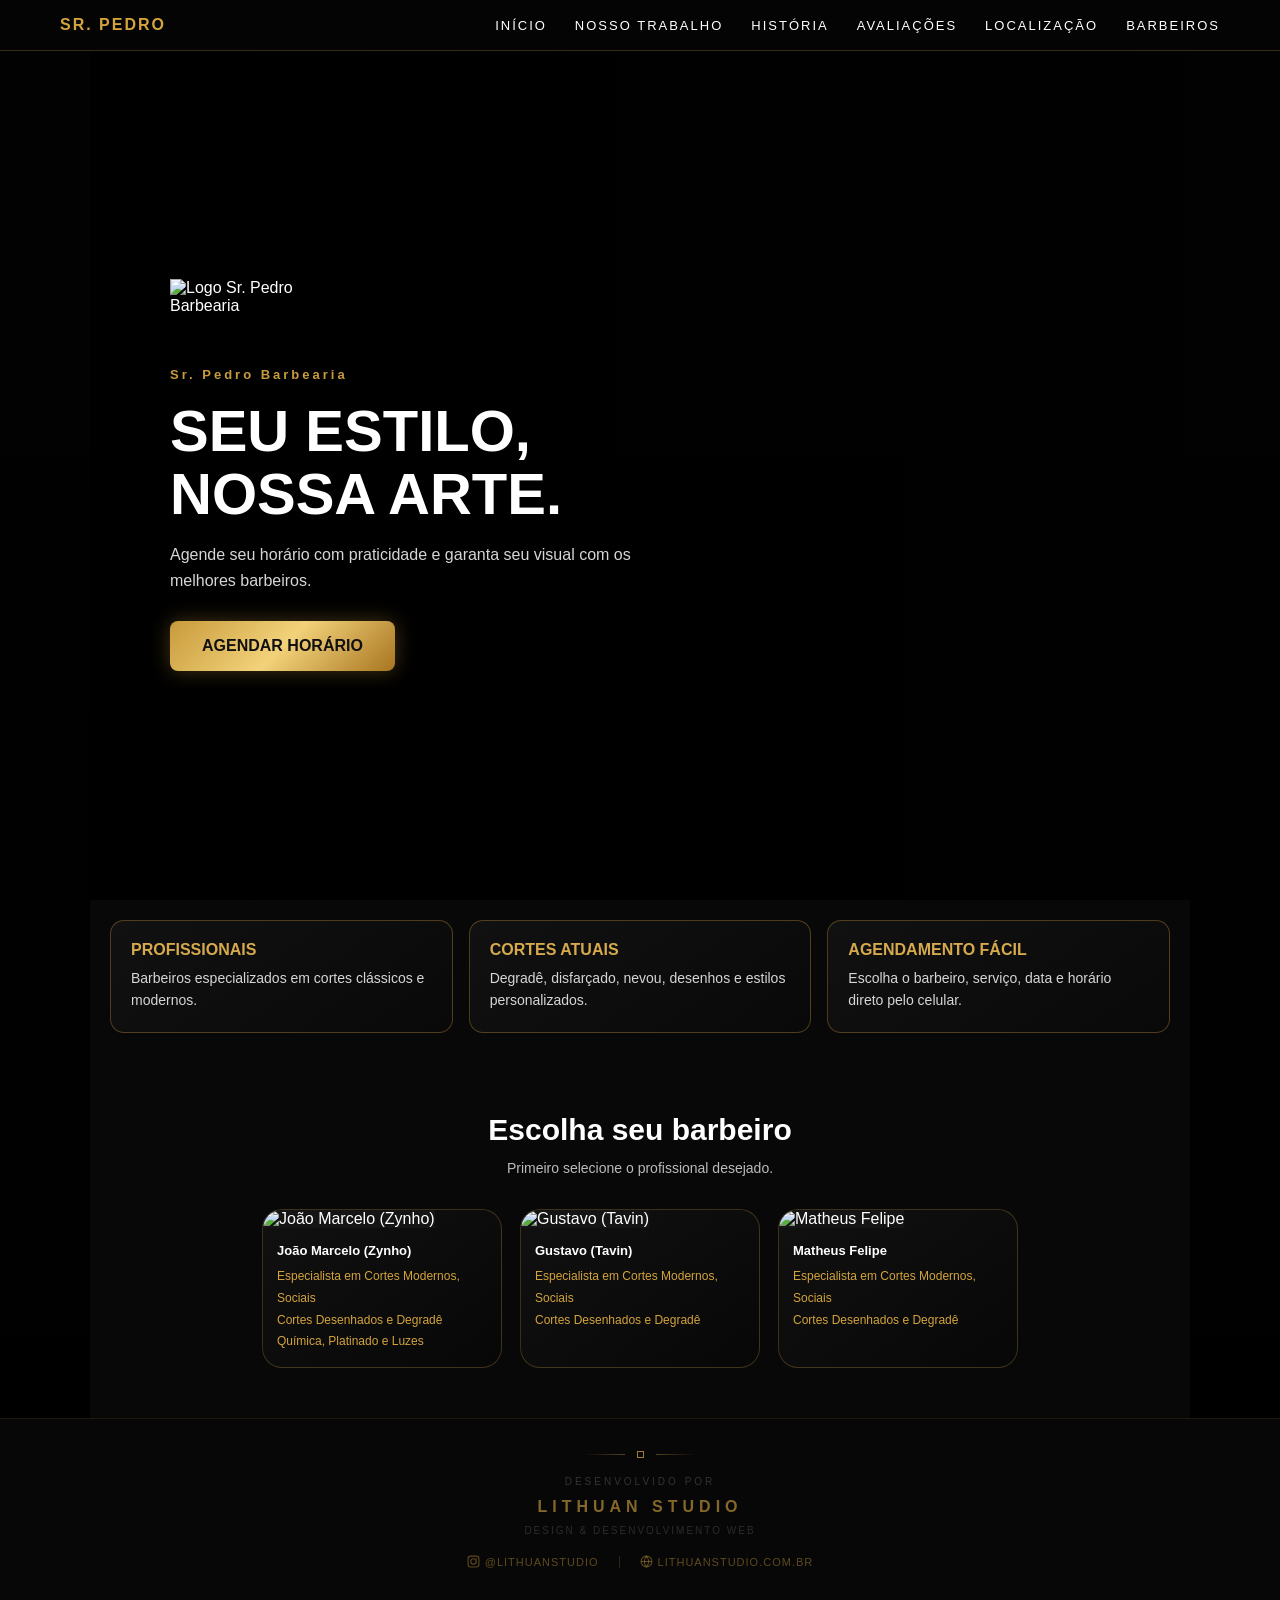
==== index.html @ 2200d9d6 "Add files via upload" ====
<!DOCTYPE html>
<html lang="pt-BR">
<head>
  <meta charset="UTF-8">
  <meta name="viewport" content="width=device-width, initial-scale=1.0">
  <title>Sr. Pedro Barbearia</title>
  <link rel="icon" href="assets/icon-192x192.png">
  <link rel="stylesheet" href="style.css">

  <style>
    @keyframes pulse-diamond {
      0%,100% { opacity:0.4; transform:rotate(45deg) scale(1); }
      50% { opacity:1; transform:rotate(45deg) scale(1.4); }
    }
    .lithuan-footer {
      background: #070707;
      border-top: 1px solid rgba(200,155,60,0.12);
      padding: 32px 20px 36px;
      text-align: center;
      font-family: 'DM Sans', Arial, sans-serif;
    }
    .lithuan-footer .lf-deco { display:flex;align-items:center;justify-content:center;gap:12px;margin-bottom:16px; }
    .lithuan-footer .lf-line-l { height:1px;width:40px;background:linear-gradient(90deg,transparent,rgba(200,155,60,0.4)); }
    .lithuan-footer .lf-line-r { height:1px;width:40px;background:linear-gradient(90deg,rgba(200,155,60,0.4),transparent); }
    .lithuan-footer .lf-diamond { width:7px;height:7px;border:1.5px solid rgba(200,155,60,0.8);animation:pulse-diamond 2s ease-in-out infinite; }
    .lithuan-footer .lf-by { margin:0 0 4px;font-size:10px;letter-spacing:3px;color:rgba(255,255,255,0.18);text-transform:uppercase; }
    .lithuan-footer .lf-name { margin:0 0 4px;font-size:16px;font-weight:600;letter-spacing:5px;color:rgba(200,155,60,0.65);text-transform:uppercase; }
    .lithuan-footer .lf-sub { margin:0 0 16px;font-size:10px;letter-spacing:2px;color:rgba(255,255,255,0.15);text-transform:uppercase; }
    .lithuan-footer .lf-links { display:flex;align-items:center;justify-content:center;gap:20px; }
    .lithuan-footer .lf-link { display:flex;align-items:center;gap:5px;text-decoration:none;color:rgba(200,155,60,0.45);font-size:11px;letter-spacing:1px;text-transform:uppercase;transition:color 0.3s; }
    .lithuan-footer .lf-link:hover { color:rgba(200,155,60,0.8); }
    .lithuan-footer .lf-divider { width:1px;height:12px;background:rgba(200,155,60,0.2); }
  </style>
</head>
<body>

  <header class="menu-premium">
    <a href="#inicio" class="menu-logo" onclick="voltarParaInicio()">Sr. Pedro</a>
    <button class="menu-botao" onclick="alternarMenu()">☰</button>
    <nav class="menu-links" id="menuLinks">
      <a href="#inicio" onclick="voltarParaInicio()">Início</a>
      <a href="#galeria" onclick="abrirSecaoMenu('#galeria')">Nosso trabalho</a>
      <a href="#historia" onclick="abrirSecaoMenu('#historia')">História</a>
      <a href="#avaliacoes" onclick="abrirSecaoMenu('#avaliacoes')">Avaliações</a>
      <a href="#localizacao" onclick="abrirSecaoMenu('#localizacao')">Localização</a>
      <a href="#barbeiros" onclick="irParaAgendamento()">Barbeiros</a>
      <!-- Link Admin removido no template -->
    </nav>
  </header>

  <main class="app">

    <section class="hero" id="inicio">
      <header class="topo">
        <img src="assets/logo.png" alt="Logo Sr. Pedro Barbearia" class="logo">
      </header>
      <div class="conteudo">
        <span class="tag">Sr. Pedro Barbearia</span>
        <h1>Seu estilo,<br>nossa arte.</h1>
        <p>Agende seu horário com praticidade e garanta seu visual com os melhores barbeiros.</p>
        <a href="#barbeiros" class="botao-principal" onclick="irParaAgendamento()">Agendar horário</a>
      </div>
    </section>

    <section class="beneficios">
      <div class="card">
        <h3>Profissionais</h3>
        <p>Barbeiros especializados em cortes clássicos e modernos.</p>
      </div>
      <div class="card">
        <h3>Cortes atuais</h3>
        <p>Degradê, disfarçado, nevou, desenhos e estilos personalizados.</p>
      </div>
      <div class="card">
        <h3>Agendamento fácil</h3>
        <p>Escolha o barbeiro, serviço, data e horário direto pelo celular.</p>
      </div>
    </section>

    <section class="avaliacoes secao-escondida" id="avaliacoes">
      <span class="tag">EXPERIÊNCIA PREMIUM</span>
      <h2>Mais que clientes.<br>Uma experiência de respeito.</h2>
      <p class="aviso-demo">Depoimentos ilustrativos · modelo de demonstração</p>
      <div class="avaliacoes-container">
        <div class="avaliacao-card">
          <p>"Atendimento top, corte muito bem feito e ambiente diferenciado."</p>
          <strong>★★★★★</strong>
          <span>João Pedro</span>
        </div>
        <div class="avaliacao-card">
          <p>"Agendamento fácil e barbeiros muito profissionais."</p>
          <strong>★★★★★</strong>
          <span>Lucas Andrade</span>
        </div>
        <div class="avaliacao-card">
          <p>"Barbearia premium de verdade. Recomendo demais."</p>
          <strong>★★★★★</strong>
          <span>Rafael Martins</span>
        </div>
      </div>
    </section>

    <section class="galeria secao-escondida" id="galeria">
      <span class="tag">NOSSO TRABALHO</span>
      <h2>Momentos que mostram a experiência Sr. Pedro</h2>
      <p class="galeria-subtitulo">Atendimento, estilo e cuidado em cada detalhe.</p>
      <button class="botao-galeria" id="botaoGaleria" onclick="alternarGaleria()">Ver nosso trabalho</button>
      <div class="galeria-container" id="galeriaConteudo">
        <img src="assets/galeria1.jpeg" alt="Barbeiro atendendo cliente">
        <img src="assets/galeria2.jpeg" alt="Procedimento capilar na barbearia">
        <img src="assets/galeria3.jpeg" alt="Finalização de corte">
        <img src="assets/galeria4.jpeg" alt="Atendimento visto pelo espelho">
        <img src="assets/galeria5.jpeg" alt="Cliente na barbearia">
        <img src="assets/galeria6.jpeg" alt="Corte em andamento">
      </div>
    </section>

    <section class="historia secao-escondida" id="historia">
      <span class="tag">NOSSA HISTÓRIA</span>
      <h2>Mais que cortes.<br>Construindo experiências.</h2>
      <button class="botao-historia" id="botaoHistoria" onclick="alternarHistoria()">Conhecer nossa história</button>
      <div class="historia-conteudo" id="historiaConteudo">
        <p>A história da Sr. Pedro Barbearia 💈</p>
        <p>Tudo começou em <strong>2016</strong>, quando recebi uma proposta enquanto trabalhava no comércio — e foi ali que descobri o ramo que tanto amo. De 2016 a 2019, trabalhei como colaborador e também tive sociedade, acumulando experiência, aprendizado e muito propósito.</p>
        <p>Em <strong>2019</strong>, decidi caminhar com minhas próprias pernas e nasceu a <strong>Sr. Pedro Barbearia</strong>. Mais do que abrir um negócio, eu queria dar continuidade a um legado.</p>
        <p>Meu avô, o <strong>Senhor Pedro</strong>, faleceu um ano antes… e foi nele que encontrei o motivo e a força para começar. A barbearia carrega o nome dele como forma de homenagem — para que sua memória permaneça viva todos os dias.</p>
        <p>Cada detalhe do espaço foi pensado com carinho: o estilo retrô, a decoração, e principalmente o chapéu — o famoso <em>"chapeuzinho"</em> — que era dele e hoje faz parte da identidade da barbearia. A logo, com o "rosto dele", representa essa presença eterna, como se ele ainda estivesse ali comigo.</p>
        <p>Desde então, seguimos na luta. Sabemos que não é fácil… a vida muitas vezes tenta nos levar por outros caminhos. Mas a fé nos mantém firmes.</p>
        <p>Aqui, o trabalho é feito com <strong>propósito</strong>. Com <strong>respeito</strong>. Com <strong>dedicação</strong>. E acima de tudo, colocando <strong>Deus em primeiro lugar</strong>. 🙏</p>
      </div>
    </section>

    <section class="localizacao secao-escondida" id="localizacao">
      <span class="tag">LOCALIZAÇÃO</span>
      <h2>Venha até a Sr. Pedro Barbearia</h2>
      <!-- Endereço a ser configurado pelo cliente -->
      <p class="localizacao-texto">Rua Exemplo, 123 · Centro · Sua Cidade – UF<br><small>(endereço fictício · modelo de demonstração)</small></p>
      <a class="botao-mapa" href="https://www.google.com/maps" target="_blank" rel="noopener noreferrer">Abrir no Google Maps</a>
    </section>

    <section class="barbeiros" id="barbeiros">
      <h2>Escolha seu barbeiro</h2>
      <p class="barbeiros-subtitulo">Primeiro selecione o profissional desejado.</p>
      <div class="barbeiros-container"></div>
    </section>

    <section class="servicos" id="servicos">
      <h2>Agora escolha o serviço</h2>
      <div class="filtros">
        <button onclick="filtrarServicos('todos')">Todos</button>
        <button onclick="filtrarServicos('cortes')">Cortes</button>
        <button onclick="filtrarServicos('barba')">Barba</button>
        <button onclick="filtrarServicos('combos')">Combos</button>
        <button onclick="filtrarServicos('quimica')">Química</button>
        <button onclick="filtrarServicos('extras')">Extras</button>
      </div>
      <div class="cards"></div>
    </section>

    <section class="agenda" id="agenda">
      <h2>Escolha o dia</h2>
      <p class="agenda-subtitulo">Selecione uma data disponível para ver os horários.</p>
      <div class="calendario" id="calendario"></div>
      <h3 class="titulo-horarios">Escolha o horário</h3>
      <div class="horarios"></div>

      <section class="secao-pagamento secao-escondida" id="secaoPagamento">
        <h2>Forma de pagamento</h2>
        <p class="confirmacao-subtitulo">Opcional — escolha como prefere pagar.</p>
        <div class="pag-opcoes">
          <div class="pag-opcao" id="pag-sinal" onclick="selecionarPagamento('sinal')">
            <span class="pag-icone">💳</span>
            <strong>Pagar sinal</strong>
            <span>50% via Pix agora</span>
          </div>
          <div class="pag-opcao" id="pag-total" onclick="selecionarPagamento('total')">
            <span class="pag-icone">✅</span>
            <strong>Pagar tudo</strong>
            <span>100% via Pix agora</span>
          </div>
          <div class="pag-opcao" id="pag-hora" onclick="selecionarPagamento('hora')">
            <span class="pag-icone">⏰</span>
            <strong>Pagar na hora</strong>
            <span>No dia do atendimento</span>
          </div>
        </div>
        <div id="pixInfo" style="display:none;margin-top:20px;"></div>
      </section>

      <section class="confirmacao" id="confirmacao">
        <h2>Finalizar agendamento</h2>
        <p class="confirmacao-subtitulo">Preencha seus dados para confirmar.</p>
        <div class="resumo-agendamento">
          <div class="resumo-item"><span>Barbeiro</span><strong id="resumoBarbeiro">-</strong></div>
          <div class="resumo-item"><span>Serviço</span><strong id="resumoServico">-</strong></div>
          <div class="resumo-item"><span>Horário</span><strong id="resumoHorario">-</strong></div>
          <div class="resumo-item destaque"><span>Valor</span><strong id="resumoValor">-</strong></div>
        </div>
        <div class="formulario">
          <input type="text" id="nomeCliente" placeholder="Seu nome">
          <input type="tel" id="telefoneCliente" placeholder="Seu WhatsApp">
          <textarea id="observacoesCliente" placeholder="Observações (opcional)"></textarea>
          <button class="botao-confirmar" onclick="confirmarAgendamento()">
            Confirmar agendamento via WhatsApp
          </button>
        </div>
      </section>

    </section>

  <!-- TELA DEMO — aparece ao tentar confirmar -->
  <div id="telademo" style="display:none;position:fixed;inset:0;background:rgba(0,0,0,0.92);z-index:9999;align-items:center;justify-content:center;padding:20px;">
    <div style="background:#0f0f0f;border:1px solid rgba(200,155,60,0.4);border-radius:24px;padding:40px 32px;max-width:420px;width:100%;text-align:center;">
      <div style="font-size:56px;margin-bottom:16px;">🔒</div>
      <h2 style="font-family:Georgia,serif;color:#c89b3c;font-size:22px;margin-bottom:12px;">Sistema demonstrativo</h2>
      <p style="color:#d0d0d0;font-size:14px;margin-bottom:28px;line-height:1.7;">Este é um modelo de demonstração.<br>Entre em contato com a <strong style="color:#c89b3c;">Lithuan Studio</strong> para ativar o sistema completo de agendamento para a sua barbearia!</p>
      <a href="https://paulohenrique-dev.vercel.app/#contato" target="_blank" rel="noopener noreferrer" style="display:block;width:100%;padding:16px;border:none;border-radius:14px;background:linear-gradient(135deg,#a87520,#f2d27a);color:#111;font-weight:700;font-size:14px;text-transform:uppercase;letter-spacing:2px;cursor:pointer;text-decoration:none;margin-bottom:12px;">💬 Falar com o desenvolvedor</a>
      <button onclick="fecharTelaDemo()" style="width:100%;padding:14px;border:1px solid rgba(200,155,60,0.3);border-radius:14px;background:transparent;color:#aaa;font-size:13px;cursor:pointer;">Fechar</button>
    </div>
  </div>

  <!-- TELA DE ERRO -->
  <div id="telaerro" style="display:none;position:fixed;inset:0;background:rgba(0,0,0,0.92);z-index:9999;align-items:center;justify-content:center;padding:20px;">
    <div style="background:#0f0f0f;border:1px solid rgba(231,76,60,0.4);border-radius:24px;padding:40px 32px;max-width:420px;width:100%;text-align:center;">
      <div style="font-size:64px;margin-bottom:16px;">❌</div>
      <h2 style="font-family:Georgia,serif;color:#e74c3c;font-size:26px;margin-bottom:12px;">Não foi possível agendar</h2>
      <p id="mensagemErro" style="color:#d0d0d0;font-size:15px;margin-bottom:24px;line-height:1.6;"></p>
      <button onclick="fecharTelaErro()" style="width:100%;padding:16px;border:none;border-radius:14px;background:linear-gradient(135deg,#a87520,#f2d27a);color:#111;font-weight:700;font-size:15px;text-transform:uppercase;letter-spacing:2px;cursor:pointer;">Fechar</button>
    </div>
  </div>

  </main>

  <script src="script.js"></script>

  <!-- Rodapé Lithuan Studio -->
  <footer class="lithuan-footer">
    <div class="lf-deco">
      <div class="lf-line-l"></div>
      <div class="lf-diamond"></div>
      <div class="lf-line-r"></div>
    </div>
    <p class="lf-by">Desenvolvido por</p>
    <p class="lf-name">Lithuan Studio</p>
    <p class="lf-sub">Design &amp; Desenvolvimento Web</p>
    <div class="lf-links">
      <a href="https://instagram.com/lithuanstudio" target="_blank" rel="noopener noreferrer" class="lf-link">
        <svg width="13" height="13" viewBox="0 0 24 24" fill="none" stroke="currentColor" stroke-width="2"><rect x="2" y="2" width="20" height="20" rx="5"/><circle cx="12" cy="12" r="5"/><circle cx="17.5" cy="6.5" r="1" fill="currentColor" stroke="none"/></svg>
        @lithuanstudio
      </a>
      <div class="lf-divider"></div>
      <a href="https://lithuanstudio.com.br" target="_blank" rel="noopener noreferrer" class="lf-link">
        <svg width="13" height="13" viewBox="0 0 24 24" fill="none" stroke="currentColor" stroke-width="2"><circle cx="12" cy="12" r="10"/><line x1="2" y1="12" x2="22" y2="12"/><path d="M12 2a15.3 15.3 0 0 1 4 10 15.3 15.3 0 0 1-4 10 15.3 15.3 0 0 1-4-10 15.3 15.3 0 0 1 4-10z"/></svg>
        lithuanstudio.com.br
      </a>
    </div>
  </footer>

</body>
</html>
---- style.css ----
* {
  margin: 0;
  padding: 0;
  box-sizing: border-box;
}

body {
  background-color: #080808;
  color: #ffffff;
  font-family: Arial, Helvetica, sans-serif;
  overflow-x: hidden;
}

.app {
  min-height: 100vh;
  background:
    linear-gradient(rgba(0, 0, 0, 0.75), rgba(0, 0, 0, 0.95)),
    url("assets/historia-fundo.jpg");
  background-size: cover;
  background-position: center;
}

.hero {
  min-height: 100vh;
  padding: 120px 20px 80px;
  display: flex;
  flex-direction: column;
  justify-content: center;
  position: relative;
  background-image:
    linear-gradient(
      to bottom,
      rgba(0, 0, 0, 0.78),
      rgba(0, 0, 0, 0.88)
    ),
    url("assets/hero-premium.jpg");
  background-size: cover;
  background-position: center;
  background-repeat: no-repeat;
}

.topo,
.conteudo {
  position: relative;
  z-index: 2;
}

.topo {
  text-align: center;
  margin-bottom: 40px;
}

.logo {
  width: 140px;
  max-width: 80%;
}

.conteudo {
  text-align: center;
}

.tag {
  color: #c89b3c;
  font-size: 13px;
  letter-spacing: 3px;
  font-weight: bold;
}

h1 {
  font-size: 38px;
  line-height: 1.1;
  margin: 16px 0;
  text-transform: uppercase;
}

p {
  color: #d6d6d6;
  font-size: 16px;
  line-height: 1.6;
}

.botao-principal {
  display: inline-block;
  margin-top: 28px;
  padding: 16px 32px;
  background: linear-gradient(135deg, #c89b3c, #f2d27a, #a87520);
  color: #111111;
  text-decoration: none;
  font-weight: bold;
  text-transform: uppercase;
  border-radius: 8px;
  box-shadow: 0 0 20px rgba(200, 155, 60, 0.35);
}

/* BENEFÍCIOS */

.beneficios {
  padding: 20px;
  display: grid;
  gap: 16px;
  background-color: #080808;
}

.card {
  border: 1px solid rgba(200, 155, 60, 0.35);
  border-radius: 14px;
  padding: 20px;
  background: linear-gradient(145deg, #111111, #090909);
}

.card h3 {
  color: #d6aa4c;
  margin-bottom: 8px;
  text-transform: uppercase;
  font-size: 16px;
}

.card p {
  font-size: 14px;
}

/* AVALIAÇÕES */

.avaliacoes {
  padding: 60px 20px;
  background: #050505;
  text-align: center;
}

.avaliacoes .tag {
  display: inline-block;
  margin-bottom: 14px;
}

.avaliacoes h2 {
  font-size: 32px;
  line-height: 1.2;
  margin-bottom: 35px;
  color: #ffffff;
}

.avaliacoes-container {
  display: grid;
  gap: 18px;
}

.avaliacao-card {
  background: linear-gradient(145deg, #111111, #070707);
  border: 1px solid rgba(212, 164, 60, 0.25);
  border-radius: 20px;
  padding: 24px;
  text-align: left;
  transition: 0.3s;
}

.avaliacao-card:hover {
  transform: translateY(-4px);
  border-color: #d4a43c;
  box-shadow: 0 0 20px rgba(212, 164, 60, 0.15);
}

.avaliacao-card p {
  color: #e5e5e5;
  font-size: 15px;
  line-height: 1.7;
  margin-bottom: 18px;
}

.avaliacao-card strong {
  display: block;
  color: #d4a43c;
  font-size: 18px;
  letter-spacing: 2px;
  margin-bottom: 10px;
}

.avaliacao-card span {
  color: #ffffff;
  font-size: 14px;
  font-weight: bold;
}

/* GALERIA */

.galeria {
  padding: 60px 20px;
  background: #080808;
  text-align: center;
}

.galeria .tag {
  display: inline-block;
  margin-bottom: 14px;
}

.galeria h2 {
  font-size: 30px;
  line-height: 1.2;
  margin-bottom: 12px;
  color: #ffffff;
}

.galeria-subtitulo {
  font-size: 15px;
  color: #bbbbbb;
  margin-bottom: 30px;
}

.galeria-container {
  display: none;
  gap: 16px;
}

.galeria-container img {
  width: 100%;
  height: auto;
  object-fit: contain;
  border-radius: 20px;
  border: 1px solid rgba(212, 164, 60, 0.25);
  box-shadow: 0 0 22px rgba(0, 0, 0, 0.45);
  transition: 0.3s;
}

.galeria-container img:hover {
  transform: scale(1.02);
  border-color: #d4a43c;
}

/* HISTÓRIA */

.historia {
  padding: 60px 20px;
  background: #050505;
  text-align: center;
  position: relative;
  overflow: hidden;
}

.historia::before {
  content: "";
  position: absolute;
  inset: 0;
  background: url("assets/historia-fundo.jpg") center top / 60% auto no-repeat;
  opacity: 1;
  z-index: 0;
  pointer-events: none;
}

@media (max-width: 767px) {
  .historia::before {
    background: url("assets/historia-fundo.jpg") center 60% / 100% auto no-repeat;
  }
}

.historia > * {
  position: relative;
  z-index: 1;
}

.historia h2 {
  font-size: 30px;
  line-height: 1.2;
  margin: 14px 0 28px;
}

.botao-historia {
  border: none;
  margin-bottom: 28px;
  padding: 15px 28px;
  border-radius: 999px;
  background: linear-gradient(135deg, #c89b3c, #f2d27a, #a87520);
  color: #111111;
  font-weight: bold;
  text-transform: uppercase;
  cursor: pointer;
  box-shadow: 0 0 20px rgba(200, 155, 60, 0.25);
  transition: 0.3s;
}

.botao-historia:hover {
  transform: scale(1.03);
}

.historia-conteudo {
  display: none;
  max-width: 700px;
  margin: 0 auto;
  text-align: left;
}

.historia-conteudo.mostrar {
  display: block;
}

.historia-conteudo p {
  margin-bottom: 18px;
  line-height: 1.8;
  color: #d8d8d8;
}

/* BARBEIROS */

.barbeiros {
  padding: 60px 15px 40px;
  background: #080808;
}

.barbeiros h2 {
  text-align: center;
  font-size: 30px;
  margin-bottom: 10px;
}

.barbeiros-subtitulo {
  text-align: center;
  color: #bbbbbb;
  font-size: 14px;
  margin-bottom: 30px;
}

.barbeiros-container {
  display: flex;
  gap: 18px;
  overflow-x: auto;
  padding-bottom: 10px;
  scroll-behavior: smooth;
}

.barbeiros-container::-webkit-scrollbar {
  display: none;
}

.barbeiro-card {
  min-width: 185px;
  background: linear-gradient(145deg, #111111, #070707);
  border: 1px solid rgba(212, 164, 60, 0.25);
  border-radius: 20px;
  overflow: hidden;
  cursor: pointer;
  transition: 0.3s;
  flex-shrink: 0;
}

.barbeiro-card:hover {
  transform: translateY(-5px);
  border-color: #d4a43c;
}

.barbeiro-card img {
  width: 100%;
  height: 200px;
  object-fit: cover;
  object-position: center top;
  background: #151515;
}

@media (min-width: 768px) {
  .barbeiro-card img {
    height: 280px;
    object-position: center 10%;
  }
}

@media (max-width: 767px) {
  .barbeiro-card img {
    height: 160px;
    object-position: center 15%;
  }
}

.barbeiro-info {
  padding: 14px;
}

.barbeiro-info h3 {
  font-size: 13px;
  margin-bottom: 6px;
  color: #ffffff;
  line-height: 1.4;
}

.barbeiro-info p {
  font-size: 12px;
  color: #d4a43c;
  line-height: 1.8;
}

.barbeiro-selecionado {
  border-color: #f6d77c;
  box-shadow: 0 0 20px rgba(212, 164, 60, 0.35);
}

/* SERVIÇOS */

.servicos {
  padding: 60px 20px;
  background: #050505;
}

.servicos h2 {
  text-align: center;
  font-size: 30px;
  margin-bottom: 30px;
  color: #ffffff;
}

.filtros {
  display: flex;
  gap: 12px;
  overflow-x: auto;
  margin-bottom: 25px;
  padding-bottom: 10px;
}

.filtros::-webkit-scrollbar {
  display: none;
}

.filtros button {
  border: none;
  padding: 12px 18px;
  border-radius: 999px;
  background: #111111;
  color: white;
  white-space: nowrap;
  border: 1px solid rgba(212, 164, 60, 0.2);
  cursor: pointer;
}

.filtros button:hover {
  background: #d4a43c;
  color: black;
}

.cards {
  display: flex;
  gap: 18px;
  overflow-x: auto;
  scroll-behavior: smooth;
  padding-bottom: 10px;
}

.cards::-webkit-scrollbar {
  display: none;
}

.servico-card {
  min-width: 240px;
  flex-shrink: 0;
  background: linear-gradient(145deg, #111111, #070707);
  border: 1px solid rgba(212, 164, 60, 0.25);
  border-radius: 20px;
  overflow: hidden;
  transition: 0.3s;
}

.servico-card:hover {
  transform: translateY(-5px);
  border-color: #d4a43c;
}

.servico-card-content {
  padding: 22px;
}

.servico-card h3 {
  font-size: 20px;
  margin-bottom: 10px;
  color: #ffffff;
}

.servico-card p {
  color: #bbbbbb;
  font-size: 14px;
  line-height: 1.5;
}

.info {
  display: flex;
  justify-content: space-between;
  align-items: center;
  margin: 22px 0;
}

.info span {
  color: #d4a43c;
  font-size: 14px;
}

.info strong {
  color: #ffffff;
  font-size: 20px;
}

.servico-card button {
  width: 100%;
  border: none;
  padding: 15px;
  border-radius: 12px;
  font-weight: bold;
  cursor: pointer;
  background: linear-gradient(135deg, #d4a43c, #f6d77c);
  color: #111111;
}

.servico-selecionado {
  border-color: #f6d77c;
  box-shadow: 0 0 20px rgba(212, 164, 60, 0.35);
}

/* AGENDA */

.agenda {
  display: none;
  padding: 60px 20px;
}

.agenda.mostrar {
  display: block;
}

.agenda h2 {
  text-align: center;
  margin-bottom: 30px;
  font-size: 30px;
}

.agenda-subtitulo {
  text-align: center;
  color: #bbbbbb;
  font-size: 14px;
  margin-bottom: 20px;
}

.calendario {
  display: grid;
  grid-template-columns: repeat(7, 1fr);
  gap: 8px;
  margin-bottom: 30px;
}

.dia-semana {
  text-align: center;
  color: #d4a43c;
  font-size: 13px;
  font-weight: bold;
}

.dia {
  padding: 12px 0;
  text-align: center;
  border-radius: 10px;
  background: #111111;
  border: 1px solid rgba(212, 164, 60, 0.25);
  cursor: pointer;
}

.dia:hover {
  background: linear-gradient(135deg, #d4a43c, #f6d77c);
  color: #111111;
  transform: translateY(-2px);
  box-shadow: 0 0 18px rgba(212, 164, 60, 0.28);
  transition: 0.25s;
}

.dia-fechado {
  opacity: 0.35;
  pointer-events: none;
}

.dia-selecionado {
  background: #d4a43c;
  color: #111111;
}

.titulo-horarios {
  text-align: center;
  margin-bottom: 20px;
  color: #d4a43c;
}

.horarios {
  display: flex;
  flex-wrap: wrap;
  gap: 12px;
  justify-content: center;
}

.horario {
  padding: 14px 20px;
  border-radius: 12px;
  border: 1px solid rgba(212, 164, 60, 0.3);
  background: #111111;
  cursor: pointer;
  transition: 0.3s;
}

.horario:hover {
  background: linear-gradient(135deg, #d4a43c, #f6d77c);
  color: #111111;
  transform: translateY(-2px);
  box-shadow: 0 0 18px rgba(212, 164, 60, 0.25);
  transition: 0.25s;
}

.horario-selecionado {
  background: linear-gradient(135deg, #d4af37, #f6d365);
  color: #111;
  border-color: #d4af37;
  font-weight: 700;
}

/* CONFIRMAÇÃO */

.confirmacao {
  display: none;
  padding: 60px 20px;
  background: #050505;
}

.confirmacao.mostrar {
  display: block;
}

.confirmacao h2 {
  text-align: center;
  font-size: 30px;
  margin-bottom: 10px;
}

.confirmacao-subtitulo {
  text-align: center;
  color: #bbbbbb;
  margin-bottom: 30px;
}

.resumo-agendamento {
  background: linear-gradient(145deg, #111111, #070707);
  border: 1px solid rgba(212, 164, 60, 0.2);
  border-radius: 20px;
  padding: 22px;
  margin-bottom: 25px;
}

.resumo-item {
  display: flex;
  justify-content: space-between;
  margin-bottom: 18px;
}

.resumo-item span {
  color: #bbbbbb;
}

.resumo-item strong {
  color: #ffffff;
}

.resumo-item.destaque strong {
  color: #d4a43c;
  font-size: 22px;
}

.formulario {
  display: flex;
  flex-direction: column;
  gap: 14px;
}

.formulario input,
.formulario textarea {
  width: 100%;
  background: #111111;
  border: 1px solid rgba(212, 164, 60, 0.2);
  border-radius: 14px;
  padding: 16px;
  color: white;
  font-size: 15px;
  outline: none;
}

.formulario textarea {
  min-height: 120px;
  resize: none;
}

.botao-confirmar {
  border: none;
  padding: 18px;
  border-radius: 14px;
  font-weight: bold;
  font-size: 15px;
  cursor: pointer;
  background: linear-gradient(135deg, #d4a43c, #f6d77c);
  color: #111111;
  margin-top: 10px;
}

/* WHATSAPP */

.whatsapp {
  position: fixed;
  right: 20px;
  bottom: 20px;
  width: 62px;
  height: 62px;
  display: flex;
  align-items: center;
  justify-content: center;
  background: linear-gradient(135deg, #25d366, #1ebe5d);
  color: white;
  text-decoration: none;
  border-radius: 50%;
  font-size: 28px;
  font-weight: bold;
  box-shadow:
    0 0 20px rgba(37, 211, 102, 0.45),
    0 0 40px rgba(37, 211, 102, 0.15);
  z-index: 999;
  transition: 0.3s;
}

.whatsapp:hover {
  transform: scale(1.08);
}

.whatsapp:active {
  transform: scale(0.96);
}

/* MOBILE */

@media (max-width: 480px) {
  .calendario {
    gap: 5px;
  }

  .dia {
    font-size: 13px;
    padding: 10px 0;
  }

  .dia-semana {
    font-size: 11px;
  }
}

/* TABLET E DESKTOP */

@media (min-width: 768px) {
  .hero,
  .beneficios,
  .avaliacoes,
  .galeria,
  .barbeiros,
  .servicos,
  .agenda,
  .confirmacao {
    max-width: 1100px;
    margin: 0 auto;
  }

  .beneficios {
    grid-template-columns: repeat(3, 1fr);
  }

  .avaliacoes-container {
    grid-template-columns: repeat(3, 1fr);
  }

  .galeria-container {
    grid-template-columns: repeat(3, 1fr);
  }

  .barbeiros-container,
  .cards {
    justify-content: center;
    overflow-x: visible;
    flex-wrap: wrap;
  }

  .barbeiro-card {
    width: 240px;
    min-width: 240px;
  }

  .servico-card {
    width: 280px;
    min-width: 280px;
  }

  .filtros {
    justify-content: center;
    overflow-x: visible;
    flex-wrap: wrap;
  }

  h1 {
    font-size: 56px;
  }

  .conteudo p {
    max-width: 560px;
    margin: 0 auto;
  }
}

/* CORREÇÃO MOBILE */

@media (max-width: 767px) {
  body {
    padding-bottom: 0;
  }

  .barbeiros-container,
  .cards,
  .filtros {
    padding-left: 4px;
    padding-right: 20px;
  }

  .barbeiro-card:last-child,
  .servico-card:last-child {
    margin-right: 20px;
  }
}

.botao-galeria {
  border: none;
  margin-bottom: 28px;
  padding: 15px 28px;
  border-radius: 999px;
  background: linear-gradient(135deg, #c89b3c, #f2d27a, #a87520);
  color: #111111;
  font-weight: bold;
  text-transform: uppercase;
  cursor: pointer;
  box-shadow: 0 0 20px rgba(200, 155, 60, 0.25);
}

.galeria-container.mostrar {
  display: grid;
}

html {
  scroll-behavior: smooth;
}

.menu-premium {
  position: fixed;
  top: 0;
  left: 0;
  width: 100%;
  z-index: 1000;
  padding: 14px 20px;
  background: rgba(5, 5, 5, 0.92);
  border-bottom: 1px solid rgba(212, 164, 60, 0.25);
  display: flex;
  justify-content: space-between;
  align-items: center;
  backdrop-filter: blur(12px);
}

.menu-logo {
  color: #d4a43c;
  text-decoration: none;
  font-weight: bold;
  text-transform: uppercase;
  letter-spacing: 2px;
}

.menu-botao {
  background: none;
  border: none;
  color: #d4a43c;
  font-size: 28px;
  cursor: pointer;
}

.menu-links {
  position: absolute;
  top: 60px;
  left: 0;
  width: 100%;
  background: #080808;
  display: none;
  flex-direction: column;
  text-align: center;
  padding: 20px;
  gap: 18px;
  border-bottom: 1px solid rgba(212, 164, 60, 0.25);
}

.menu-links.mostrar {
  display: flex;
}

.menu-links a {
  color: #ffffff;
  text-decoration: none;
  text-transform: uppercase;
  font-size: 13px;
  letter-spacing: 2px;
}

.menu-agendar {
  color: #111111 !important;
  background: linear-gradient(135deg, #c89b3c, #f2d27a, #a87520);
  padding: 12px 18px;
  border-radius: 999px;
  font-weight: bold;
}

.menu-admin {
  color: #aaaaaa !important;
  border: 1px solid rgba(255, 255, 255, 0.15);
  padding: 8px 16px;
  border-radius: 999px;
  font-size: 12px;
  letter-spacing: 1px;
  transition: 0.3s;
}

.menu-admin:hover {
  color: #ffffff !important;
  border-color: rgba(255, 255, 255, 0.4);
}

@media (max-width: 767px) {
  .menu-admin {
    display: inline-block;
    margin-top: 4px;
    padding: 10px 20px;
    font-size: 13px;
    color: #888888 !important;
  }
}

.hero {
  padding-top: 95px;
}

@media (min-width: 768px) {
  .menu-premium {
    padding: 16px 60px;
  }

  .menu-botao {
    display: none;
  }

  .menu-links {
    position: static;
    display: flex;
    flex-direction: row;
    width: auto;
    background: transparent;
    padding: 0;
    border: none;
    align-items: center;
    gap: 28px;
  }

  .menu-links a:hover {
    color: #d4a43c;
    transition: 0.3s;
  }
}

.menu-scroll {
  background: rgba(0, 0, 0, 0.98);
  box-shadow:
    0 10px 30px rgba(0, 0, 0, 0.45),
    0 0 20px rgba(212, 164, 60, 0.08);
}

.secao-escondida {
  display: none;
}

.secao-escondida.mostrar {
  display: block;
}

.controle-mes {
  grid-column: 1 / -1;
  display: flex;
  align-items: center;
  justify-content: space-between;
  gap: 12px;
  margin-bottom: 18px;
  background: #111111;
  border: 1px solid rgba(212, 164, 60, 0.25);
  border-radius: 16px;
  padding: 14px;
}

.controle-mes strong {
  color: #d4a43c;
  text-transform: capitalize;
  font-size: 14px;
  text-align: center;
}

.controle-mes button {
  border: none;
  background: linear-gradient(135deg, #c89b3c, #f2d27a, #a87520);
  color: #111111;
  font-weight: bold;
  border-radius: 999px;
  padding: 10px 12px;
  font-size: 12px;
  cursor: pointer;
}

.dia-hoje {
  border: 1px solid #d4a43c;
  box-shadow: 0 0 15px rgba(212, 164, 60, 0.25);
}

.localizacao.secao-escondida {
  display: none !important;
}

.localizacao.secao-escondida.mostrar {
  display: block !important;
}

.localizacao {
  padding: 60px 20px;
  background: #080808;
  text-align: center;
}

.localizacao h2 {
  font-size: 30px;
  margin: 14px 0;
}

.localizacao-texto {
  max-width: 520px;
  margin: 0 auto 28px;
}

.botao-mapa {
  display: inline-block;
  padding: 15px 28px;
  border-radius: 999px;
  background: linear-gradient(135deg, #c89b3c, #f2d27a, #a87520);
  color: #111111;
  text-decoration: none;
  font-weight: bold;
  text-transform: uppercase;
}

@media (min-width: 1024px) {
  .hero {
    min-height: 100vh;
    padding: 140px 80px 90px;
    align-items: flex-start;
    background-image:
      linear-gradient(
        90deg,
        rgba(0, 0, 0, 0.95) 0%,
        rgba(0, 0, 0, 0.78) 45%,
        rgba(0, 0, 0, 0.25) 100%
      ),
      url("assets/hero-premium.jpg");
    background-size: cover;
    background-position: 100%;
  }

  .hero::before {
    display: none;
  }

  .topo {
    text-align: left;
    margin-bottom: 50px;
  }

  .logo {
    width: 170px;
  }

  .conteudo {
    text-align: left;
    max-width: 620px;
  }

  .conteudo p {
    margin: 0;
    max-width: 520px;
  }

  h1 {
    font-size: 58px;
    max-width: 680px;
  }
}

/* ── SELETOR DE HORÁRIO LIVRE ── */

.horario-livre-container {
  width: 100%;
  display: flex;
  flex-direction: column;
  align-items: center;
  gap: 16px;
  padding: 20px 0;
}

.expediente-info {
  font-size: 14px;
  color: #bbbbbb;
  text-align: center;
}

.expediente-info strong {
  color: #d4a43c;
}

.horario-input-wrap {
  display: flex;
  flex-direction: column;
  align-items: center;
  gap: 10px;
  width: 100%;
  max-width: 320px;
}

.horario-livre-input {
  width: 100%;
  background: #111111;
  border: 2px solid rgba(212, 164, 60, 0.3);
  border-radius: 16px;
  padding: 18px 20px;
  color: #ffffff;
  font-size: 28px;
  font-weight: bold;
  text-align: center;
  outline: none;
  transition: border-color 0.3s;
  font-family: Arial, Helvetica, sans-serif;
  cursor: pointer;
  color-scheme: dark;
}

.horario-livre-input::-webkit-calendar-picker-indicator {
  filter: invert(0.7) sepia(1) saturate(3) hue-rotate(5deg) brightness(1.2);
  cursor: pointer;
  opacity: 0.85;
}

.horario-livre-input:focus {
  border-color: #d4a43c;
  box-shadow: 0 0 20px rgba(212, 164, 60, 0.2);
}

.horario-feedback {
  font-size: 14px;
  text-align: center;
  min-height: 22px;
  line-height: 1.5;
}

.feedback-ok {
  color: #2ecc71;
  font-weight: 600;
}

.feedback-erro {
  color: #e74c3c;
  font-weight: 600;
}

.btn-confirmar-horario {
  border: none;
  padding: 16px 32px;
  border-radius: 14px;
  font-weight: bold;
  font-size: 15px;
  cursor: pointer;
  background: linear-gradient(135deg, #d4a43c, #f6d77c);
  color: #111111;
  transition: 0.3s;
  width: 100%;
  max-width: 320px;
}

.btn-confirmar-horario:disabled {
  opacity: 0.4;
  cursor: not-allowed;
  transform: none;
}

.btn-confirmar-horario:not(:disabled):hover {
  transform: translateY(-2px);
  box-shadow: 0 8px 24px rgba(212, 164, 60, 0.3);
}

/* ── GRADE DE REFERÊNCIA DE HORÁRIOS ── */
.grade-referencia {
  display: flex;
  flex-wrap: wrap;
  gap: 10px;
  justify-content: center;
  margin-bottom: 20px;
  width: 100%;
  max-width: 420px;
}

.horario-ref {
  padding: 10px 16px;
  border-radius: 10px;
  font-size: 14px;
  font-weight: 600;
  cursor: pointer;
  transition: 0.2s;
  border: 1px solid rgba(212,164,60,0.25);
}

.horario-ref-livre {
  background: #111111;
  color: #ffffff;
}

.horario-ref-livre:hover {
  background: linear-gradient(135deg, #d4a43c, #f6d77c);
  color: #111111;
  transform: translateY(-2px);
}

.horario-ref-ocupado {
  background: rgba(231,76,60,0.08);
  color: rgba(255,255,255,0.3);
  border-color: rgba(231,76,60,0.2);
  cursor: not-allowed;
  text-decoration: line-through;
}

/* ── OPÇÃO DE PAGAMENTO ── */
.secao-pagamento {
  display: none;
  padding: 40px 20px;
  background: #050505;
  text-align: center;
}

.secao-pagamento.mostrar {
  display: block;
}

.secao-pagamento h2 {
  font-size: 26px;
  margin-bottom: 10px;
}

.pag-opcoes {
  display: flex;
  gap: 14px;
  justify-content: center;
  flex-wrap: wrap;
  margin-top: 24px;
}

.pag-opcao {
  background: linear-gradient(145deg, #111111, #070707);
  border: 2px solid rgba(212,164,60,0.25);
  border-radius: 18px;
  padding: 22px 18px;
  width: 140px;
  display: flex;
  flex-direction: column;
  align-items: center;
  gap: 8px;
  cursor: pointer;
  transition: 0.3s;
}

.pag-opcao:hover {
  border-color: #d4a43c;
  transform: translateY(-3px);
}

.pag-selecionado {
  border-color: #d4a43c !important;
  background: linear-gradient(145deg, #1a1500, #0d0d00) !important;
  box-shadow: 0 0 20px rgba(212,164,60,0.25);
}

.pag-icone {
  font-size: 28px;
}

.pag-opcao strong {
  font-size: 13px;
  color: #ffffff;
}

.pag-opcao span {
  font-size: 11px;
  color: #aaaaaa;
  text-align: center;
}

.pix-box {
  background: #080808;
  border: 1px solid rgba(212,164,60,0.2);
  border-radius: 14px;
  padding: 16px;
  margin-bottom: 14px;
  text-align: left;
}

.pix-box span {
  display: block;
  color: #bbbbbb;
  font-size: 13px;
  margin-bottom: 6px;
}

.pix-box strong {
  color: #ffffff;
  font-size: 18px;
}

/* AVISO MANHÃ E BOTÃO WHATSAPP */
.aviso-manha-wrap {
  margin-bottom: 24px;
  animation: slideDown 0.4s ease;
}

@keyframes slideDown {
  from {
    opacity: 0;
    transform: translateY(-12px);
  }
  to {
    opacity: 1;
    transform: translateY(0);
  }
}

.aviso-manha {
  background: rgba(200, 155, 60, 0.12);
  border: 1px solid rgba(200, 155, 60, 0.25);
  border-radius: 12px;
  padding: 16px;
  margin-bottom: 12px;
  text-align: center;
}

.aviso-manha p {
  color: #f2d27a;
  font-size: 15px;
  font-weight: 500;
  margin: 0;
  letter-spacing: 0.3px;
  line-height: 1.5;
}

.btn-whatsapp-manha {
  width: 100%;
  padding: 13px 20px;
  background: linear-gradient(135deg, #25D366, #20BA58);
  color: white;
  border: none;
  border-radius: 10px;
  font-size: 14px;
  font-weight: 600;
  cursor: pointer;
  transition: all 0.3s ease;
  text-transform: uppercase;
  letter-spacing: 1px;
  box-shadow: 0 4px 15px rgba(37, 211, 102, 0.3);
}

.btn-whatsapp-manha:hover {
  background: linear-gradient(135deg, #20BA58, #1aa850);
  transform: translateY(-2px);
  box-shadow: 0 6px 20px rgba(37, 211, 102, 0.4);
}

.btn-whatsapp-manha:active {
  transform: translateY(0);
}

@media (max-width: 600px) {
  .aviso-manha {
    padding: 14px;
  }
  
  .aviso-manha p {
    font-size: 14px;
  }
  
  .btn-whatsapp-manha {
    padding: 12px 16px;
    font-size: 13px;
  }
}

/* ===== Modo demonstração ===== */
.aviso-demo { margin: 8px 0 0; font-size: 12px; letter-spacing: 1px; text-transform: uppercase; color: rgba(255,255,255,.45); }
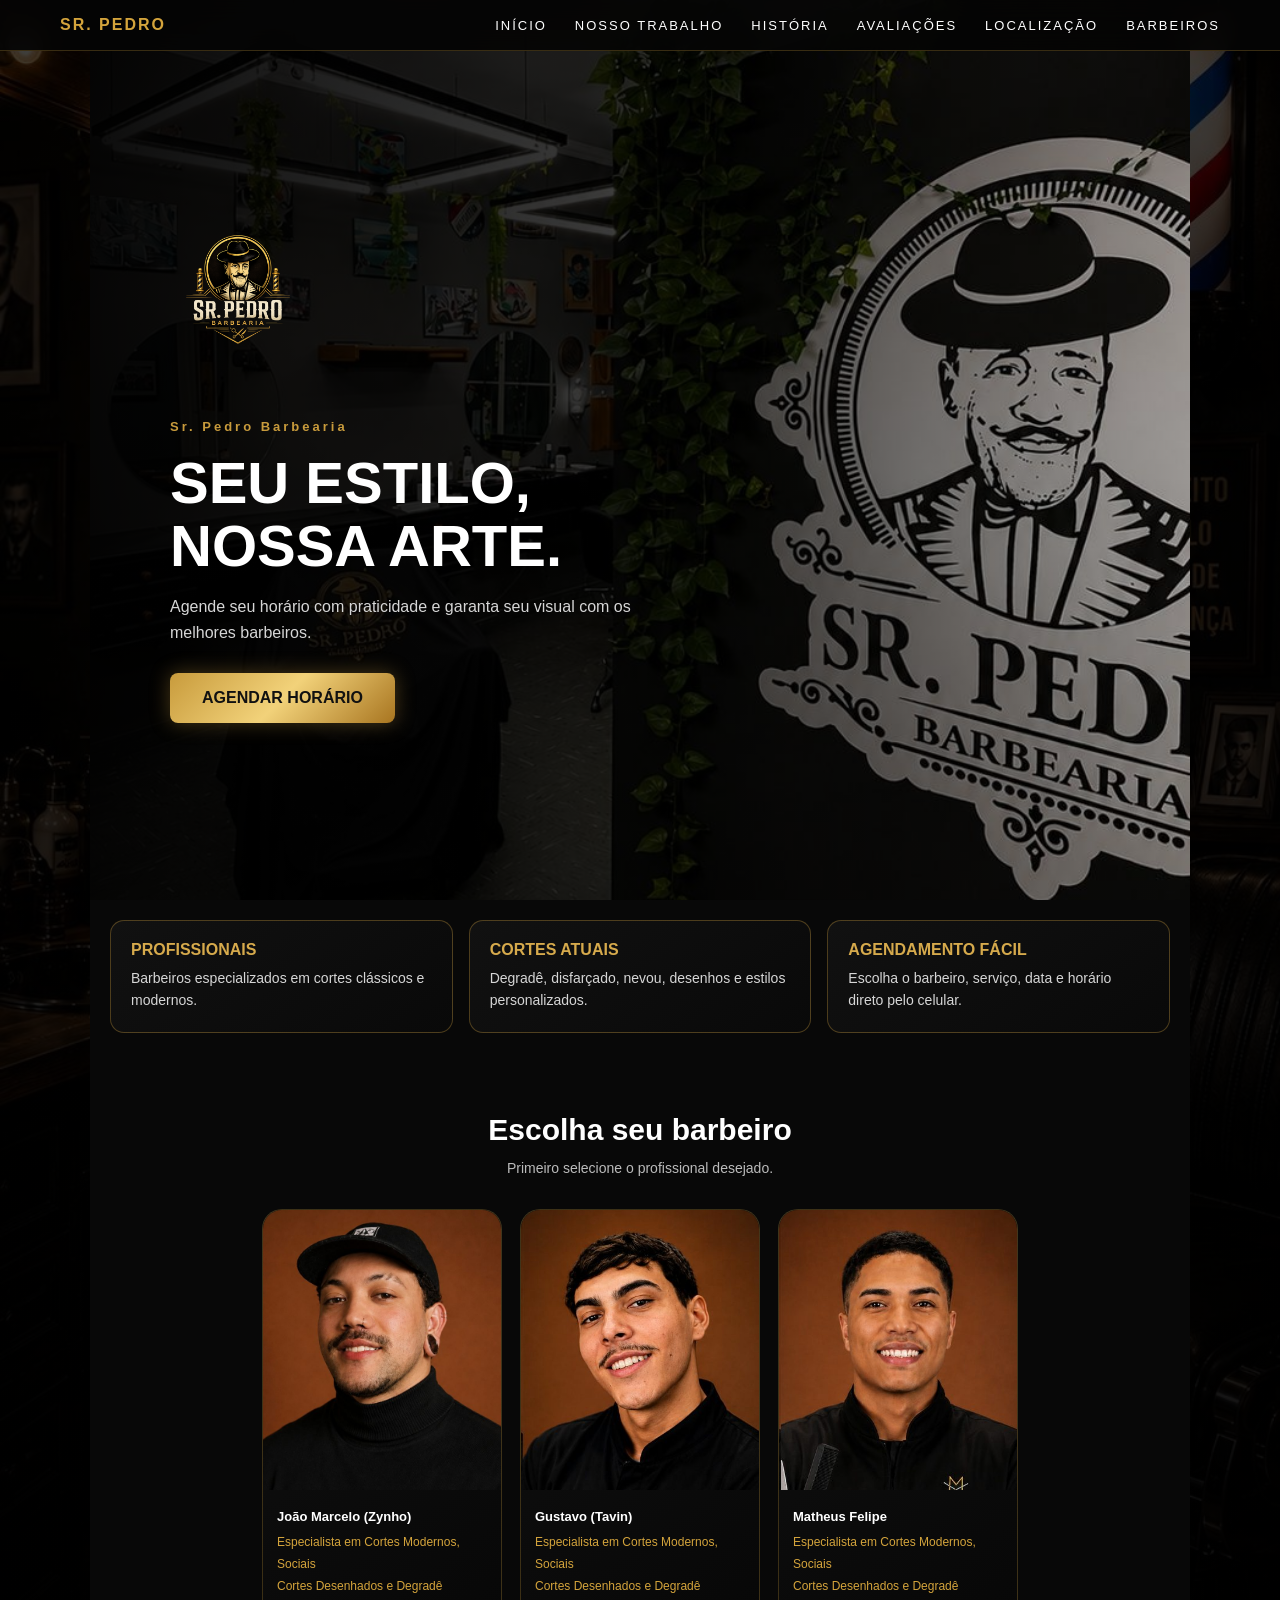
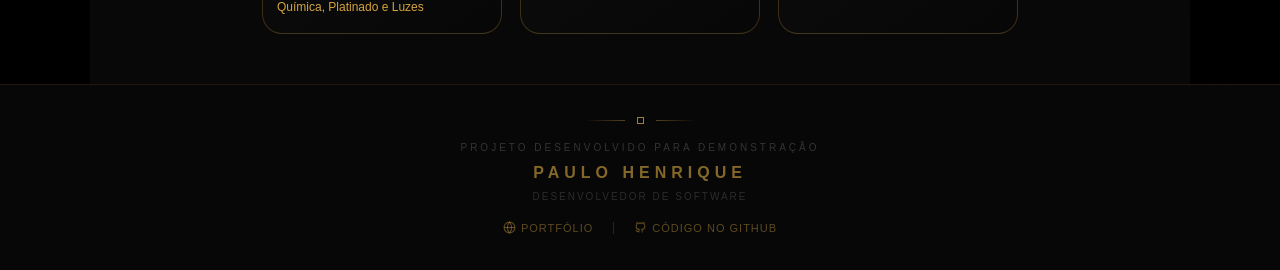
==== commit 5e3d586d: "Rodape e mensagem da demo com credito do desenvolvedor" ====
--- a/index.html
+++ b/index.html
@@ -12,24 +12,24 @@
       0%,100% { opacity:0.4; transform:rotate(45deg) scale(1); }
       50% { opacity:1; transform:rotate(45deg) scale(1.4); }
     }
-    .lithuan-footer {
+    .site-footer {
       background: #070707;
       border-top: 1px solid rgba(200,155,60,0.12);
       padding: 32px 20px 36px;
       text-align: center;
       font-family: 'DM Sans', Arial, sans-serif;
     }
-    .lithuan-footer .lf-deco { display:flex;align-items:center;justify-content:center;gap:12px;margin-bottom:16px; }
-    .lithuan-footer .lf-line-l { height:1px;width:40px;background:linear-gradient(90deg,transparent,rgba(200,155,60,0.4)); }
-    .lithuan-footer .lf-line-r { height:1px;width:40px;background:linear-gradient(90deg,rgba(200,155,60,0.4),transparent); }
-    .lithuan-footer .lf-diamond { width:7px;height:7px;border:1.5px solid rgba(200,155,60,0.8);animation:pulse-diamond 2s ease-in-out infinite; }
-    .lithuan-footer .lf-by { margin:0 0 4px;font-size:10px;letter-spacing:3px;color:rgba(255,255,255,0.18);text-transform:uppercase; }
-    .lithuan-footer .lf-name { margin:0 0 4px;font-size:16px;font-weight:600;letter-spacing:5px;color:rgba(200,155,60,0.65);text-transform:uppercase; }
-    .lithuan-footer .lf-sub { margin:0 0 16px;font-size:10px;letter-spacing:2px;color:rgba(255,255,255,0.15);text-transform:uppercase; }
-    .lithuan-footer .lf-links { display:flex;align-items:center;justify-content:center;gap:20px; }
-    .lithuan-footer .lf-link { display:flex;align-items:center;gap:5px;text-decoration:none;color:rgba(200,155,60,0.45);font-size:11px;letter-spacing:1px;text-transform:uppercase;transition:color 0.3s; }
-    .lithuan-footer .lf-link:hover { color:rgba(200,155,60,0.8); }
-    .lithuan-footer .lf-divider { width:1px;height:12px;background:rgba(200,155,60,0.2); }
+    .site-footer .lf-deco { display:flex;align-items:center;justify-content:center;gap:12px;margin-bottom:16px; }
+    .site-footer .lf-line-l { height:1px;width:40px;background:linear-gradient(90deg,transparent,rgba(200,155,60,0.4)); }
+    .site-footer .lf-line-r { height:1px;width:40px;background:linear-gradient(90deg,rgba(200,155,60,0.4),transparent); }
+    .site-footer .lf-diamond { width:7px;height:7px;border:1.5px solid rgba(200,155,60,0.8);animation:pulse-diamond 2s ease-in-out infinite; }
+    .site-footer .lf-by { margin:0 0 4px;font-size:10px;letter-spacing:3px;color:rgba(255,255,255,0.18);text-transform:uppercase; }
+    .site-footer .lf-name { margin:0 0 4px;font-size:16px;font-weight:600;letter-spacing:5px;color:rgba(200,155,60,0.65);text-transform:uppercase; }
+    .site-footer .lf-sub { margin:0 0 16px;font-size:10px;letter-spacing:2px;color:rgba(255,255,255,0.15);text-transform:uppercase; }
+    .site-footer .lf-links { display:flex;align-items:center;justify-content:center;gap:20px; }
+    .site-footer .lf-link { display:flex;align-items:center;gap:5px;text-decoration:none;color:rgba(200,155,60,0.45);font-size:11px;letter-spacing:1px;text-transform:uppercase;transition:color 0.3s; }
+    .site-footer .lf-link:hover { color:rgba(200,155,60,0.8); }
+    .site-footer .lf-divider { width:1px;height:12px;background:rgba(200,155,60,0.2); }
   </style>
 </head>
 <body>
@@ -213,7 +213,7 @@
     <div style="background:#0f0f0f;border:1px solid rgba(200,155,60,0.4);border-radius:24px;padding:40px 32px;max-width:420px;width:100%;text-align:center;">
       <div style="font-size:56px;margin-bottom:16px;">🔒</div>
       <h2 style="font-family:Georgia,serif;color:#c89b3c;font-size:22px;margin-bottom:12px;">Sistema demonstrativo</h2>
-      <p style="color:#d0d0d0;font-size:14px;margin-bottom:28px;line-height:1.7;">Este é um modelo de demonstração.<br>Entre em contato com a <strong style="color:#c89b3c;">Lithuan Studio</strong> para ativar o sistema completo de agendamento para a sua barbearia!</p>
+      <p style="color:#d0d0d0;font-size:14px;margin-bottom:28px;line-height:1.7;">Este é um modelo de demonstração.<br>Gostou? Fale com <strong style="color:#c89b3c;">Paulo Henrique</strong>, desenvolvedor deste sistema, para criar um sob medida para o seu negócio!</p>
       <a href="https://paulohenrique-dev.vercel.app/#contato" target="_blank" rel="noopener noreferrer" style="display:block;width:100%;padding:16px;border:none;border-radius:14px;background:linear-gradient(135deg,#a87520,#f2d27a);color:#111;font-weight:700;font-size:14px;text-transform:uppercase;letter-spacing:2px;cursor:pointer;text-decoration:none;margin-bottom:12px;">💬 Falar com o desenvolvedor</a>
       <button onclick="fecharTelaDemo()" style="width:100%;padding:14px;border:1px solid rgba(200,155,60,0.3);border-radius:14px;background:transparent;color:#aaa;font-size:13px;cursor:pointer;">Fechar</button>
     </div>
@@ -233,25 +233,25 @@
 
   <script src="script.js"></script>
 
-  <!-- Rodapé Lithuan Studio -->
-  <footer class="lithuan-footer">
+  <!-- Rodapé -->
+  <footer class="site-footer">
     <div class="lf-deco">
       <div class="lf-line-l"></div>
       <div class="lf-diamond"></div>
       <div class="lf-line-r"></div>
     </div>
-    <p class="lf-by">Desenvolvido por</p>
-    <p class="lf-name">Lithuan Studio</p>
-    <p class="lf-sub">Design &amp; Desenvolvimento Web</p>
+    <p class="lf-by">Projeto desenvolvido para demonstração</p>
+    <p class="lf-name">Paulo Henrique</p>
+    <p class="lf-sub">Desenvolvedor de Software</p>
     <div class="lf-links">
-      <a href="https://instagram.com/lithuanstudio" target="_blank" rel="noopener noreferrer" class="lf-link">
-        <svg width="13" height="13" viewBox="0 0 24 24" fill="none" stroke="currentColor" stroke-width="2"><rect x="2" y="2" width="20" height="20" rx="5"/><circle cx="12" cy="12" r="5"/><circle cx="17.5" cy="6.5" r="1" fill="currentColor" stroke="none"/></svg>
-        @lithuanstudio
+      <a href="https://paulohenrique-dev.vercel.app" target="_blank" rel="noopener noreferrer" class="lf-link">
+        <svg width="13" height="13" viewBox="0 0 24 24" fill="none" stroke="currentColor" stroke-width="2"><circle cx="12" cy="12" r="10"/><line x1="2" y1="12" x2="22" y2="12"/><path d="M12 2a15.3 15.3 0 0 1 4 10 15.3 15.3 0 0 1-4 10 15.3 15.3 0 0 1-4-10 15.3 15.3 0 0 1 4-10z"/></svg>
+        Portfólio
       </a>
       <div class="lf-divider"></div>
-      <a href="https://lithuanstudio.com.br" target="_blank" rel="noopener noreferrer" class="lf-link">
-        <svg width="13" height="13" viewBox="0 0 24 24" fill="none" stroke="currentColor" stroke-width="2"><circle cx="12" cy="12" r="10"/><line x1="2" y1="12" x2="22" y2="12"/><path d="M12 2a15.3 15.3 0 0 1 4 10 15.3 15.3 0 0 1-4 10 15.3 15.3 0 0 1-4-10 15.3 15.3 0 0 1 4-10z"/></svg>
-        lithuanstudio.com.br
+      <a href="https://github.com/Guilhen35/barbearia-template" target="_blank" rel="noopener noreferrer" class="lf-link">
+        <svg width="13" height="13" viewBox="0 0 24 24" fill="none" stroke="currentColor" stroke-width="2"><path d="M9 19c-4 1.5-4-2-6-2m12 4v-3.5c0-1 .1-1.4-.5-2 2.8-.3 5.5-1.4 5.5-6a4.6 4.6 0 0 0-1.3-3.2 4.2 4.2 0 0 0-.1-3.2s-1.1-.3-3.5 1.3a12 12 0 0 0-6.2 0C6.5 2.8 5.4 3.1 5.4 3.1a4.2 4.2 0 0 0-.1 3.2A4.6 4.6 0 0 0 4 9.5c0 4.6 2.7 5.7 5.5 6-.6.6-.6 1.2-.5 2V21"/></svg>
+        Código no GitHub
       </a>
     </div>
   </footer>
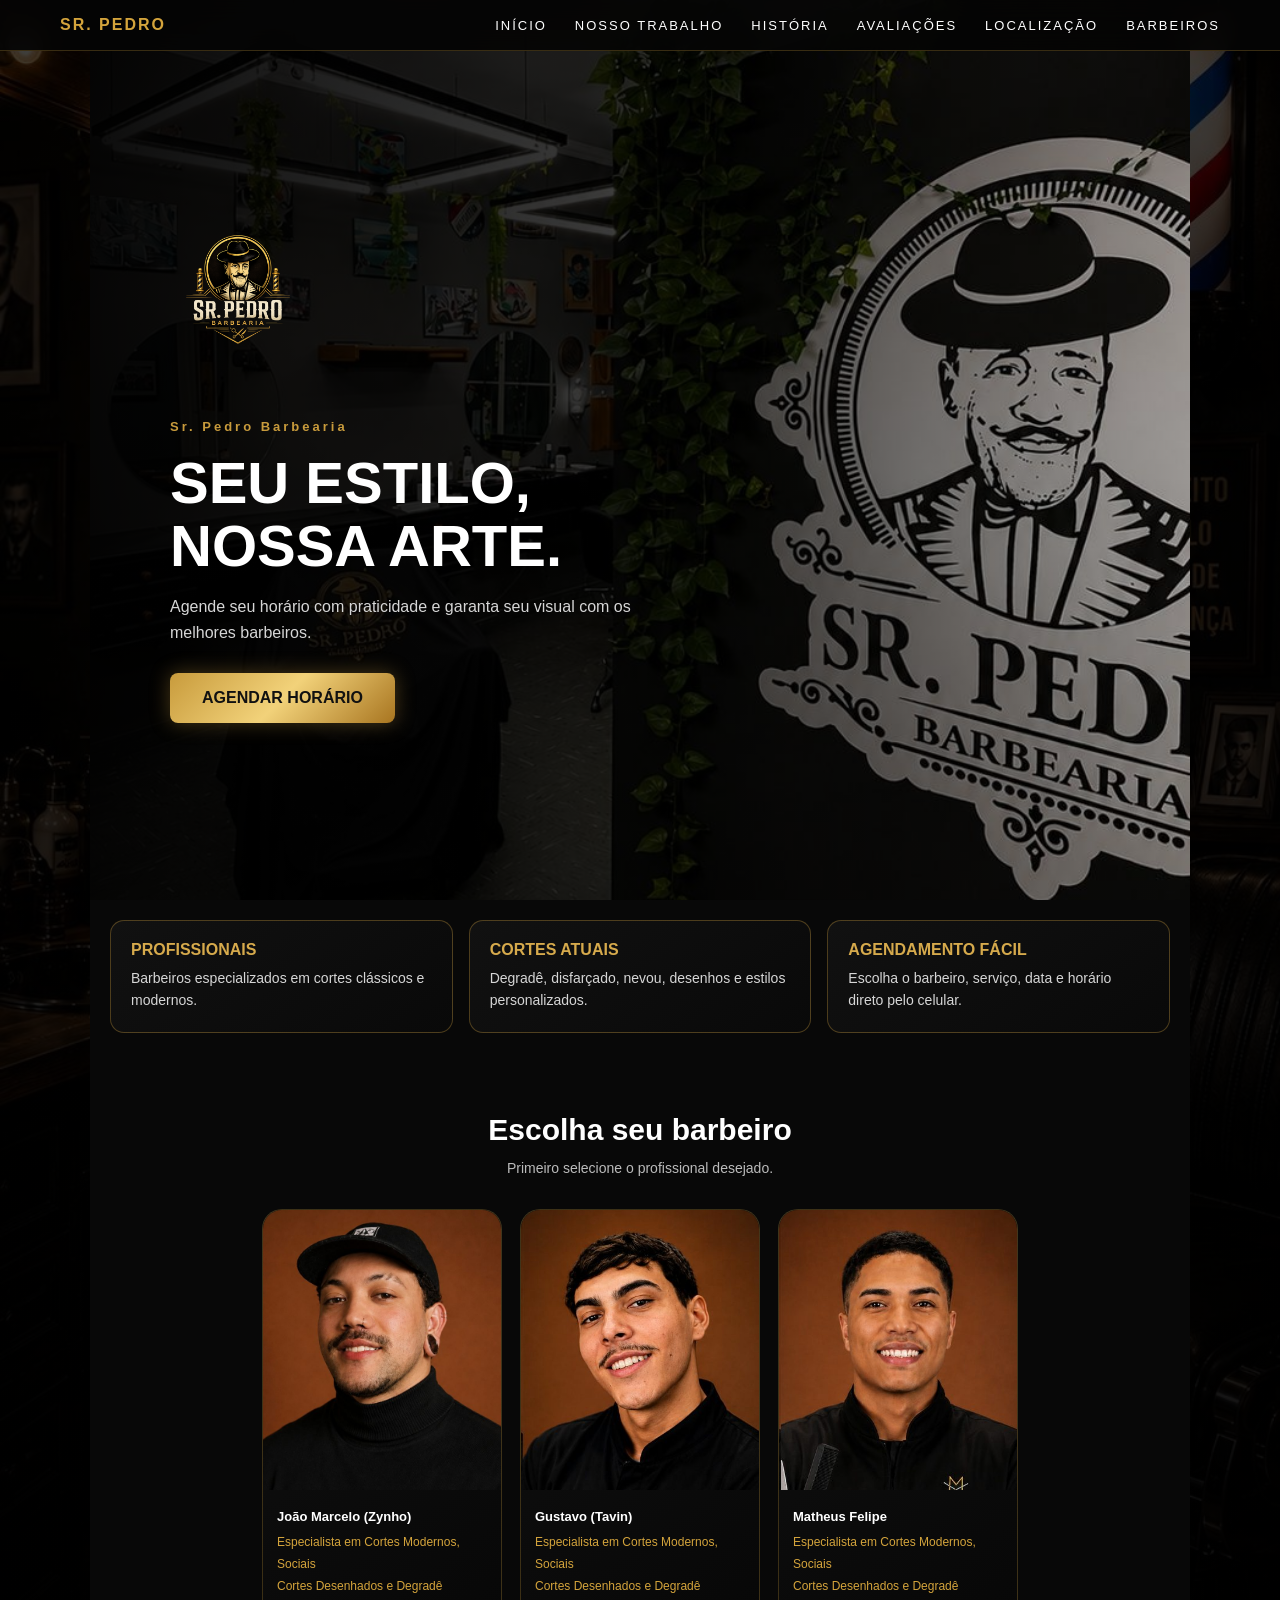
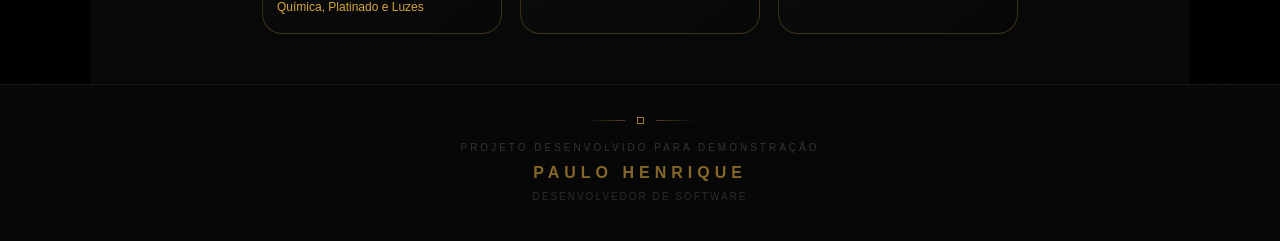
==== commit cb584a99: "Remove links do rodape da demo" ====
--- a/index.html
+++ b/index.html
@@ -25,11 +25,7 @@
     .site-footer .lf-diamond { width:7px;height:7px;border:1.5px solid rgba(200,155,60,0.8);animation:pulse-diamond 2s ease-in-out infinite; }
     .site-footer .lf-by { margin:0 0 4px;font-size:10px;letter-spacing:3px;color:rgba(255,255,255,0.18);text-transform:uppercase; }
     .site-footer .lf-name { margin:0 0 4px;font-size:16px;font-weight:600;letter-spacing:5px;color:rgba(200,155,60,0.65);text-transform:uppercase; }
-    .site-footer .lf-sub { margin:0 0 16px;font-size:10px;letter-spacing:2px;color:rgba(255,255,255,0.15);text-transform:uppercase; }
-    .site-footer .lf-links { display:flex;align-items:center;justify-content:center;gap:20px; }
-    .site-footer .lf-link { display:flex;align-items:center;gap:5px;text-decoration:none;color:rgba(200,155,60,0.45);font-size:11px;letter-spacing:1px;text-transform:uppercase;transition:color 0.3s; }
-    .site-footer .lf-link:hover { color:rgba(200,155,60,0.8); }
-    .site-footer .lf-divider { width:1px;height:12px;background:rgba(200,155,60,0.2); }
+    .site-footer .lf-sub { margin:0;font-size:10px;letter-spacing:2px;color:rgba(255,255,255,0.15);text-transform:uppercase; }
   </style>
 </head>
 <body>
@@ -243,17 +239,6 @@
     <p class="lf-by">Projeto desenvolvido para demonstração</p>
     <p class="lf-name">Paulo Henrique</p>
     <p class="lf-sub">Desenvolvedor de Software</p>
-    <div class="lf-links">
-      <a href="https://paulohenrique-dev.vercel.app" target="_blank" rel="noopener noreferrer" class="lf-link">
-        <svg width="13" height="13" viewBox="0 0 24 24" fill="none" stroke="currentColor" stroke-width="2"><circle cx="12" cy="12" r="10"/><line x1="2" y1="12" x2="22" y2="12"/><path d="M12 2a15.3 15.3 0 0 1 4 10 15.3 15.3 0 0 1-4 10 15.3 15.3 0 0 1-4-10 15.3 15.3 0 0 1 4-10z"/></svg>
-        Portfólio
-      </a>
-      <div class="lf-divider"></div>
-      <a href="https://github.com/Guilhen35/barbearia-template" target="_blank" rel="noopener noreferrer" class="lf-link">
-        <svg width="13" height="13" viewBox="0 0 24 24" fill="none" stroke="currentColor" stroke-width="2"><path d="M9 19c-4 1.5-4-2-6-2m12 4v-3.5c0-1 .1-1.4-.5-2 2.8-.3 5.5-1.4 5.5-6a4.6 4.6 0 0 0-1.3-3.2 4.2 4.2 0 0 0-.1-3.2s-1.1-.3-3.5 1.3a12 12 0 0 0-6.2 0C6.5 2.8 5.4 3.1 5.4 3.1a4.2 4.2 0 0 0-.1 3.2A4.6 4.6 0 0 0 4 9.5c0 4.6 2.7 5.7 5.5 6-.6.6-.6 1.2-.5 2V21"/></svg>
-        Código no GitHub
-      </a>
-    </div>
   </footer>
 
 </body>
